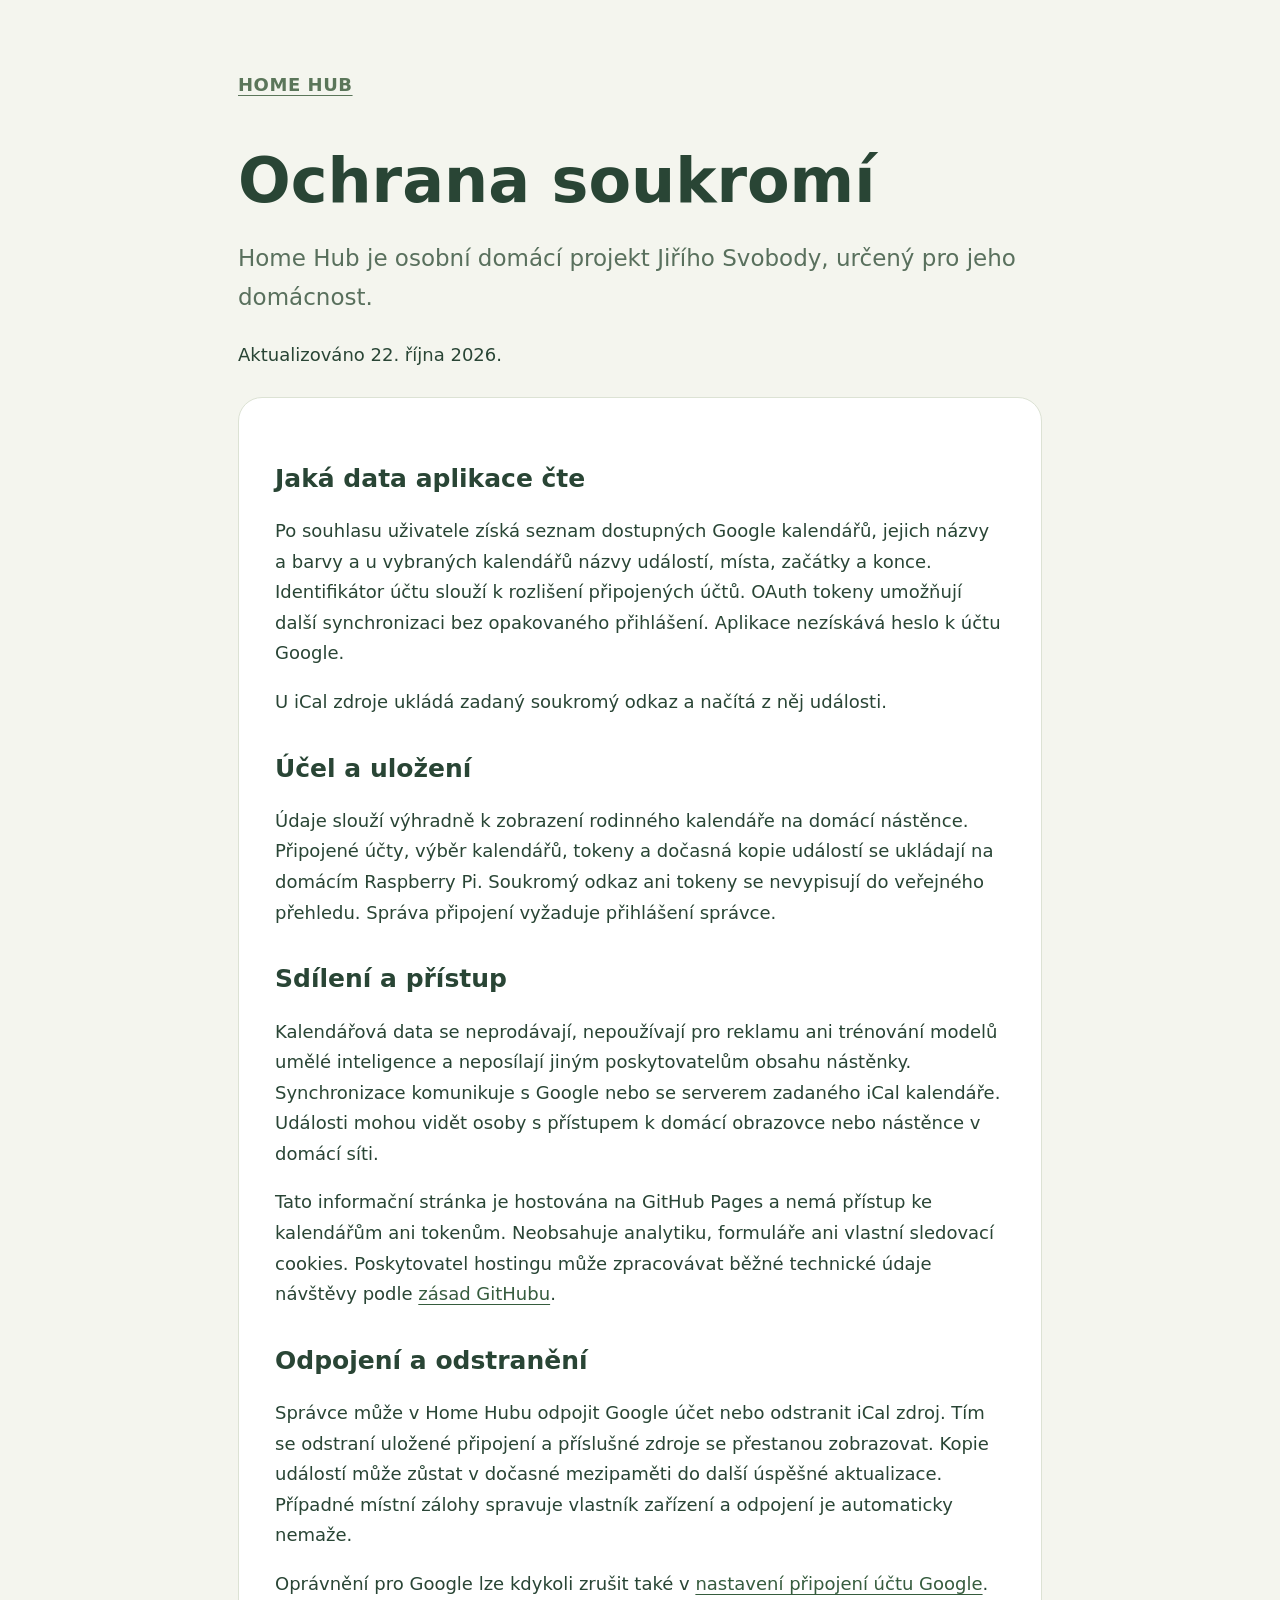
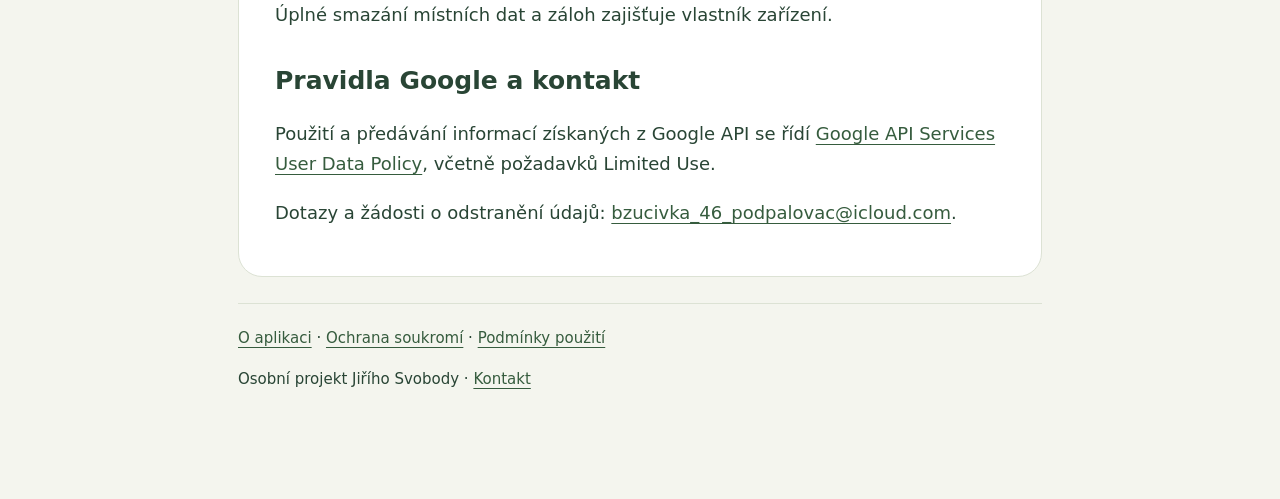
==== privacy.html @ 47235963 "Publish Home Hub information and privacy pages" ====
<!doctype html><html lang="cs"><head><meta charset="utf-8"><meta name="viewport" content="width=device-width,initial-scale=1"><meta name="description" content="Home Hub — soukromá domácí nástěnka. Informace o aplikaci a ochraně soukromí."><meta name="referrer" content="no-referrer"><title>Ochrana soukromí · Home Hub</title><link rel="stylesheet" href="style.css"></head><body><main><header><a class="brand" href="index.html">HOME HUB</a></header><h1>Ochrana soukromí</h1><p class="lead">Home Hub je osobní domácí projekt Jiřího Svobody, určený pro jeho domácnost.</p><p>Aktualizováno 22. října 2026.</p><section><h2>Jaká data aplikace čte</h2><p>Po souhlasu uživatele získá seznam dostupných Google kalendářů, jejich názvy a barvy a u vybraných kalendářů názvy událostí, místa, začátky a konce. Identifikátor účtu slouží k rozlišení připojených účtů. OAuth tokeny umožňují další synchronizaci bez opakovaného přihlášení. Aplikace nezískává heslo k účtu Google.</p><p>U iCal zdroje ukládá zadaný soukromý odkaz a načítá z něj události.</p><h2>Účel a uložení</h2><p>Údaje slouží výhradně k zobrazení rodinného kalendáře na domácí nástěnce. Připojené účty, výběr kalendářů, tokeny a dočasná kopie událostí se ukládají na domácím Raspberry Pi. Soukromý odkaz ani tokeny se nevypisují do veřejného přehledu. Správa připojení vyžaduje přihlášení správce.</p><h2>Sdílení a přístup</h2><p>Kalendářová data se neprodávají, nepoužívají pro reklamu ani trénování modelů umělé inteligence a neposílají jiným poskytovatelům obsahu nástěnky. Synchronizace komunikuje s Google nebo se serverem zadaného iCal kalendáře. Události mohou vidět osoby s přístupem k domácí obrazovce nebo nástěnce v domácí síti.</p><p>Tato informační stránka je hostována na GitHub Pages a nemá přístup ke kalendářům ani tokenům. Neobsahuje analytiku, formuláře ani vlastní sledovací cookies. Poskytovatel hostingu může zpracovávat běžné technické údaje návštěvy podle <a href="https://docs.github.com/en/site-policy/privacy-policies/github-general-privacy-statement">zásad GitHubu</a>.</p><h2>Odpojení a odstranění</h2><p>Správce může v Home Hubu odpojit Google účet nebo odstranit iCal zdroj. Tím se odstraní uložené připojení a příslušné zdroje se přestanou zobrazovat. Kopie událostí může zůstat v dočasné mezipaměti do další úspěšné aktualizace. Případné místní zálohy spravuje vlastník zařízení a odpojení je automaticky nemaže.</p><p>Oprávnění pro Google lze kdykoli zrušit také v <a href="https://myaccount.google.com/connections">nastavení připojení účtu Google</a>. Úplné smazání místních dat a záloh zajišťuje vlastník zařízení.</p><h2>Pravidla Google a kontakt</h2><p>Použití a předávání informací získaných z Google API se řídí <a href="https://developers.google.com/terms/api-services-user-data-policy">Google API Services User Data Policy</a>, včetně požadavků Limited Use.</p><p>Dotazy a žádosti o odstranění údajů: <a href="mailto:bzucivka_46_podpalovac@icloud.com">bzucivka_46_podpalovac@icloud.com</a>.</p></section><footer><a href="index.html">O aplikaci</a> · <a href="privacy.html">Ochrana soukromí</a> · <a href="terms.html">Podmínky použití</a><p>Osobní projekt Jiřího Svobody · <a href="mailto:bzucivka_46_podpalovac@icloud.com">Kontakt</a></p></footer></main></body></html>
---- style.css ----
*{box-sizing:border-box}body{margin:0;background:#f4f5ee;color:#294535;font:18px/1.7 system-ui,sans-serif}main{max-width:860px;margin:70px auto;padding:0 28px}header{margin-bottom:45px}.brand{font-weight:700;letter-spacing:.03em;color:#5b765a}h1{font-size:clamp(36px,7vw,62px);line-height:1.12;margin:18px 0 24px}h2{font-size:25px;line-height:1.3;margin-top:35px}a{color:#365c3e;text-underline-offset:4px}.lead{font-size:23px;color:#59705d}section{background:#fff;padding:30px 36px;border:1px solid #dce2d4;border-radius:24px;margin:26px 0}footer{font-size:15px;padding:22px 0;border-top:1px solid #dce2d4}.tag{display:inline-block;padding:5px 13px;border-radius:30px;background:#e4eadb;font-size:14px}li{margin:8px 0}@media(max-width:600px){main{margin:32px auto}section{padding:22px}body{font-size:16px}}
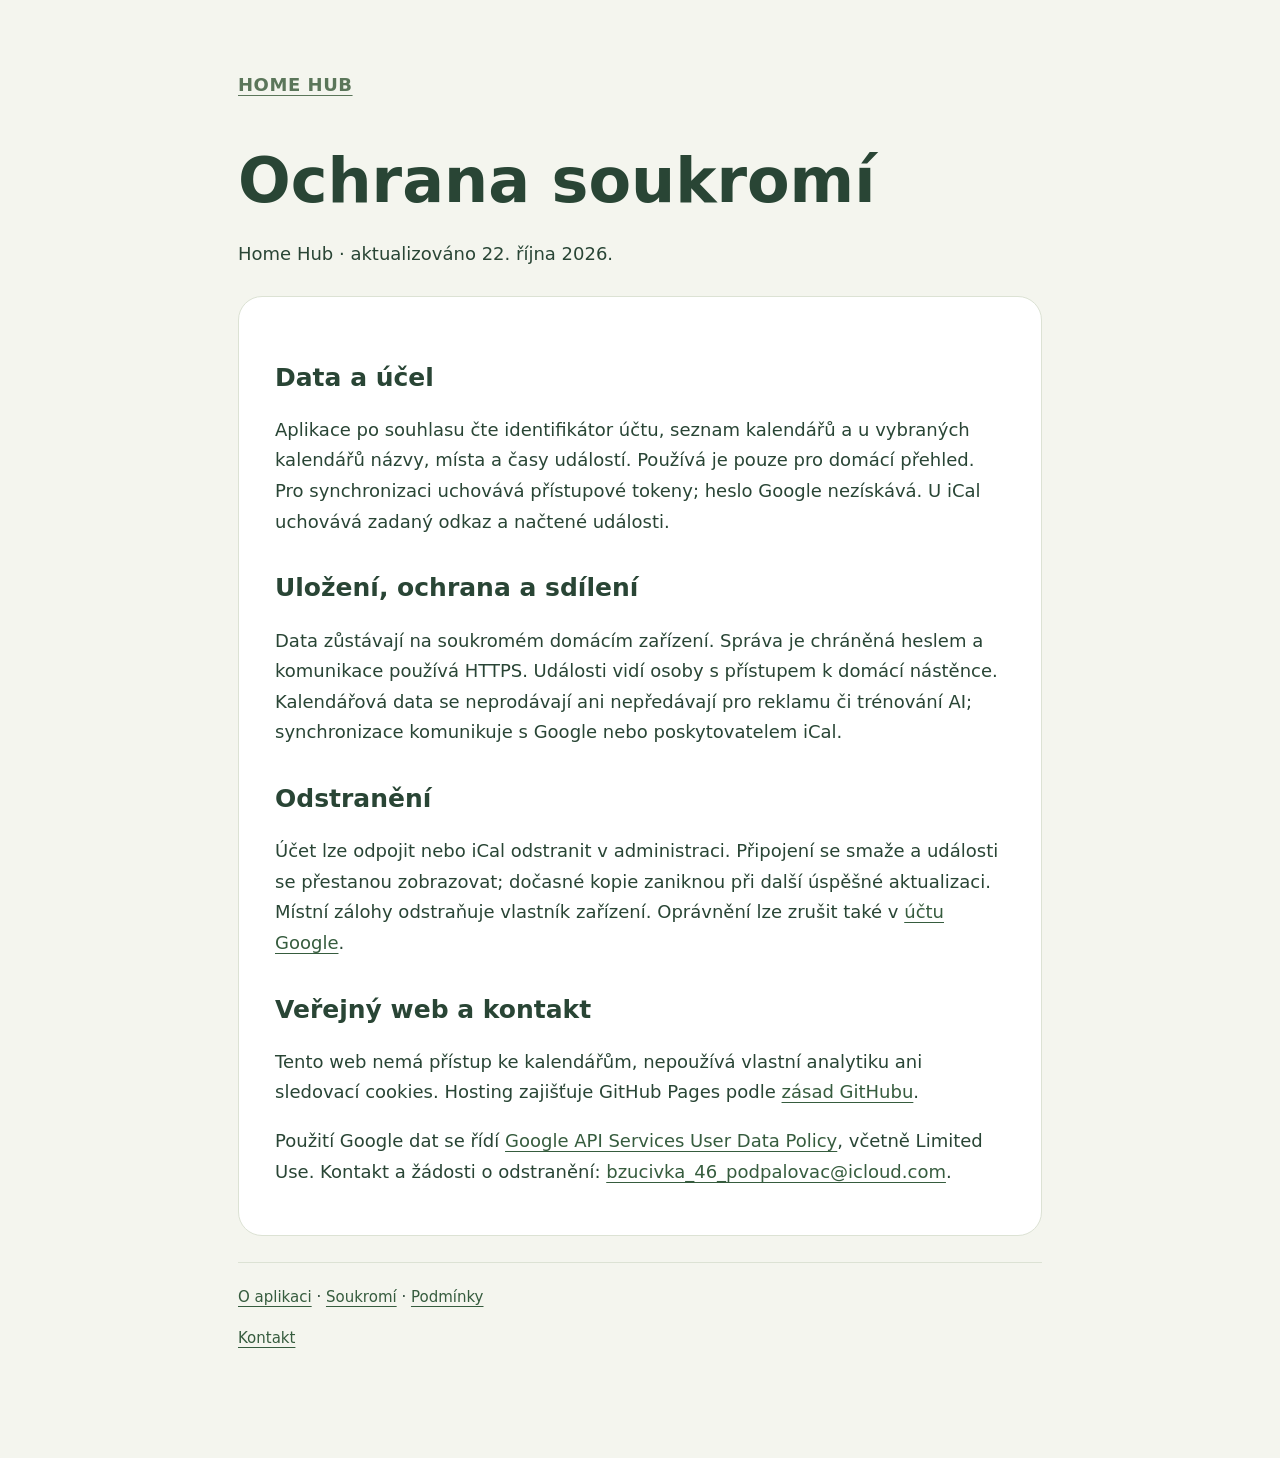
==== commit 1c3152e7: "Shorten public information to essential privacy disclosures" ====
--- a/privacy.html
+++ b/privacy.html
@@ -1 +1 @@
-<!doctype html><html lang="cs"><head><meta charset="utf-8"><meta name="viewport" content="width=device-width,initial-scale=1"><meta name="description" content="Home Hub — soukromá domácí nástěnka. Informace o aplikaci a ochraně soukromí."><meta name="referrer" content="no-referrer"><title>Ochrana soukromí · Home Hub</title><link rel="stylesheet" href="style.css"></head><body><main><header><a class="brand" href="index.html">HOME HUB</a></header><h1>Ochrana soukromí</h1><p class="lead">Home Hub je osobní domácí projekt Jiřího Svobody, určený pro jeho domácnost.</p><p>Aktualizováno 22. října 2026.</p><section><h2>Jaká data aplikace čte</h2><p>Po souhlasu uživatele získá seznam dostupných Google kalendářů, jejich názvy a barvy a u vybraných kalendářů názvy událostí, místa, začátky a konce. Identifikátor účtu slouží k rozlišení připojených účtů. OAuth tokeny umožňují další synchronizaci bez opakovaného přihlášení. Aplikace nezískává heslo k účtu Google.</p><p>U iCal zdroje ukládá zadaný soukromý odkaz a načítá z něj události.</p><h2>Účel a uložení</h2><p>Údaje slouží výhradně k zobrazení rodinného kalendáře na domácí nástěnce. Připojené účty, výběr kalendářů, tokeny a dočasná kopie událostí se ukládají na domácím Raspberry Pi. Soukromý odkaz ani tokeny se nevypisují do veřejného přehledu. Správa připojení vyžaduje přihlášení správce.</p><h2>Sdílení a přístup</h2><p>Kalendářová data se neprodávají, nepoužívají pro reklamu ani trénování modelů umělé inteligence a neposílají jiným poskytovatelům obsahu nástěnky. Synchronizace komunikuje s Google nebo se serverem zadaného iCal kalendáře. Události mohou vidět osoby s přístupem k domácí obrazovce nebo nástěnce v domácí síti.</p><p>Tato informační stránka je hostována na GitHub Pages a nemá přístup ke kalendářům ani tokenům. Neobsahuje analytiku, formuláře ani vlastní sledovací cookies. Poskytovatel hostingu může zpracovávat běžné technické údaje návštěvy podle <a href="https://docs.github.com/en/site-policy/privacy-policies/github-general-privacy-statement">zásad GitHubu</a>.</p><h2>Odpojení a odstranění</h2><p>Správce může v Home Hubu odpojit Google účet nebo odstranit iCal zdroj. Tím se odstraní uložené připojení a příslušné zdroje se přestanou zobrazovat. Kopie událostí může zůstat v dočasné mezipaměti do další úspěšné aktualizace. Případné místní zálohy spravuje vlastník zařízení a odpojení je automaticky nemaže.</p><p>Oprávnění pro Google lze kdykoli zrušit také v <a href="https://myaccount.google.com/connections">nastavení připojení účtu Google</a>. Úplné smazání místních dat a záloh zajišťuje vlastník zařízení.</p><h2>Pravidla Google a kontakt</h2><p>Použití a předávání informací získaných z Google API se řídí <a href="https://developers.google.com/terms/api-services-user-data-policy">Google API Services User Data Policy</a>, včetně požadavků Limited Use.</p><p>Dotazy a žádosti o odstranění údajů: <a href="mailto:bzucivka_46_podpalovac@icloud.com">bzucivka_46_podpalovac@icloud.com</a>.</p></section><footer><a href="index.html">O aplikaci</a> · <a href="privacy.html">Ochrana soukromí</a> · <a href="terms.html">Podmínky použití</a><p>Osobní projekt Jiřího Svobody · <a href="mailto:bzucivka_46_podpalovac@icloud.com">Kontakt</a></p></footer></main></body></html>+<!doctype html><html lang="cs"><head><meta charset="utf-8"><meta name="viewport" content="width=device-width,initial-scale=1"><meta name="description" content="Home Hub — soukromá domácí nástěnka a informace o ochraně soukromí."><meta name="referrer" content="no-referrer"><title>Ochrana soukromí · Home Hub</title><link rel="stylesheet" href="style.css"></head><body><main><header><a class="brand" href="index.html">HOME HUB</a></header><h1>Ochrana soukromí</h1><p>Home Hub · aktualizováno 22. října 2026.</p><section><h2>Data a účel</h2><p>Aplikace po souhlasu čte identifikátor účtu, seznam kalendářů a u vybraných kalendářů názvy, místa a časy událostí. Používá je pouze pro domácí přehled. Pro synchronizaci uchovává přístupové tokeny; heslo Google nezískává. U iCal uchovává zadaný odkaz a načtené události.</p><h2>Uložení, ochrana a sdílení</h2><p>Data zůstávají na soukromém domácím zařízení. Správa je chráněná heslem a komunikace používá HTTPS. Události vidí osoby s přístupem k domácí nástěnce. Kalendářová data se neprodávají ani nepředávají pro reklamu či trénování AI; synchronizace komunikuje s Google nebo poskytovatelem iCal.</p><h2>Odstranění</h2><p>Účet lze odpojit nebo iCal odstranit v administraci. Připojení se smaže a události se přestanou zobrazovat; dočasné kopie zaniknou při další úspěšné aktualizaci. Místní zálohy odstraňuje vlastník zařízení. Oprávnění lze zrušit také v <a href="https://myaccount.google.com/connections">účtu Google</a>.</p><h2>Veřejný web a kontakt</h2><p>Tento web nemá přístup ke kalendářům, nepoužívá vlastní analytiku ani sledovací cookies. Hosting zajišťuje GitHub Pages podle <a href="https://docs.github.com/en/site-policy/privacy-policies/github-general-privacy-statement">zásad GitHubu</a>.</p><p>Použití Google dat se řídí <a href="https://developers.google.com/terms/api-services-user-data-policy">Google API Services User Data Policy</a>, včetně Limited Use. Kontakt a žádosti o odstranění: <a href="mailto:bzucivka_46_podpalovac@icloud.com">bzucivka_46_podpalovac@icloud.com</a>.</p></section><footer><a href="index.html">O aplikaci</a> · <a href="privacy.html">Soukromí</a> · <a href="terms.html">Podmínky</a><p><a href="mailto:bzucivka_46_podpalovac@icloud.com">Kontakt</a></p></footer></main></body></html>
